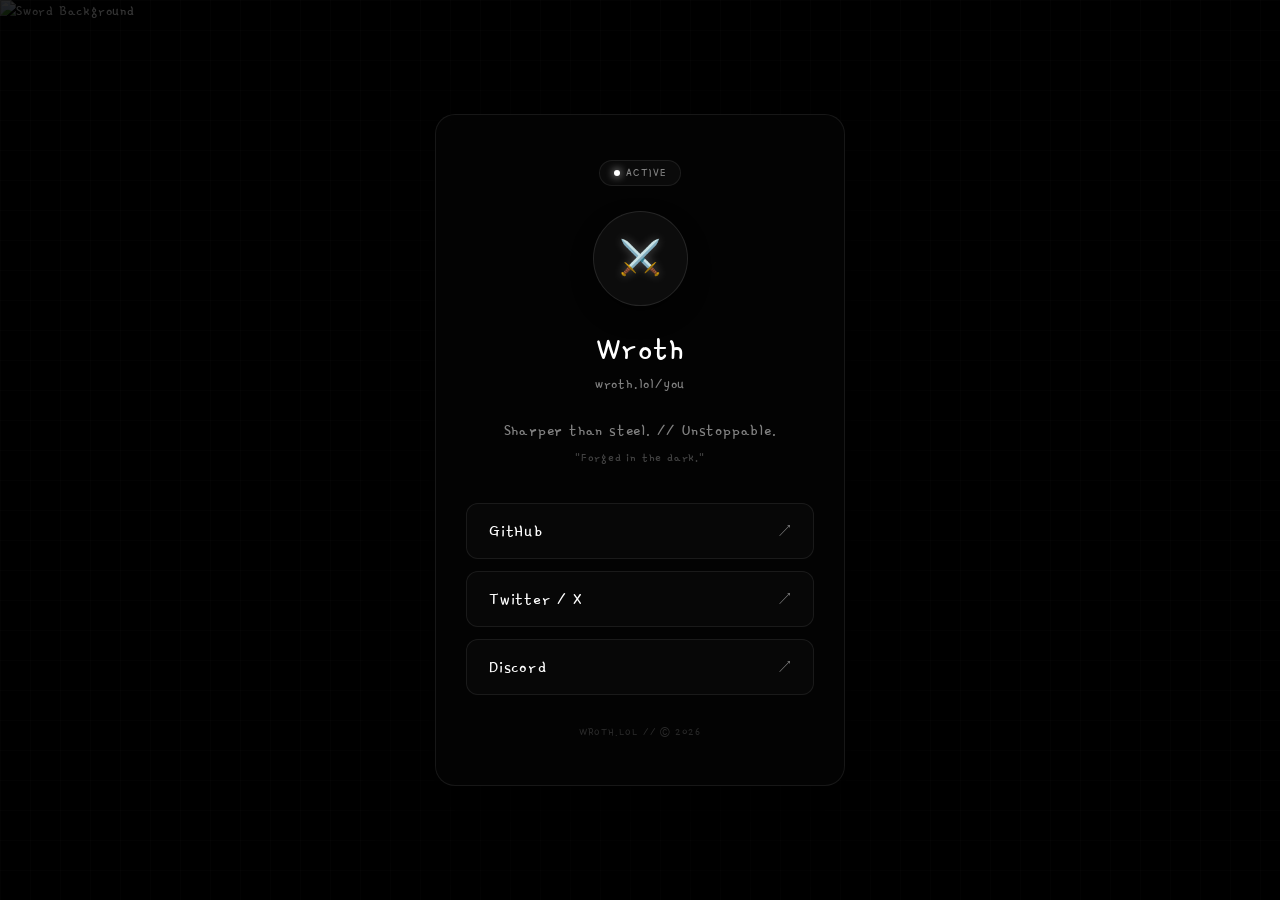
==== index.html @ 09e9ad58 "Rename res.html to index.html" ====
<!DOCTYPE html>
<html lang="en">
<head>
    <meta charset="UTF-8">
    <meta name="viewport" content="width=device-width, initial-scale=1.0">
    <title>wroth.lol</title>
    <link rel="preconnect" href="https://fonts.googleapis.com">
    <link rel="preconnect" href="https://fonts.gstatic.com" crossorigin>
    <link href="https://fonts.googleapis.com/css2?family=Gamja+Flower&display=swap" rel="stylesheet">
    <link href="res.css" rel="stylesheet">
</head>
<body>

    <div class="video-background">
        <img src="https://media.giphy.com/media/v1.Y2lkPTc5MGI3NjExMmswN3VwYm90bXp3Y3VwYm90bXp3Y3VwYm90bXp3Y3VwYm90bSZlcD12MV9pbnRlcm5hbF9naWZfYnlfaWQmY3Q9Zw/l0MYSPhERfzfSgitO/giphy.gif" alt="Sword Background">
    </div>

    <div class="overlay"></div>
    <div class="grid-overlay"></div>

    <div class="profile-container">
        
        <div class="verified-badge">
            <span class="pulse-dot"></span>
            ACTIVE
        </div>

        <div class="avatar-container">
            <div class="avatar-fallback">⚔️</div>
        </div>

        <h1 class="display-name">Wroth</h1>
        <p class="username">wroth.lol/you</p>

        <p class="bio-text">
            Sharper than steel. // Unstoppable. <br>
            <span>"Forged in the dark."</span>
        </p>

        <div class="links-matrix">
            <a href="https://github.com" target="_blank" class="matrix-link">
                <span class="link-label">GitHub</span>
                <span class="link-arrow">↗</span>
            </a>
            
            <a href="https://x.com" target="_blank" class="matrix-link">
                <span class="link-label">Twitter / X</span>
                <span class="link-arrow">↗</span>
            </a>
            
            <a href="https://discord.com" target="_blank" class="matrix-link">
                <span class="link-label">Discord</span>
                <span class="link-arrow">↗</span>
            </a>
        </div>

        <div class="footer-credit">
            wroth.lol // © 2026
        </div>
    </div>

</body>
</html>
---- res.css ----
/* Core Palette Configuration */
:root {
    --bg-color: #000000;
    --card-bg: rgba(5, 5, 5, 0.65); /* Highly transparent dark pane */
    --border-color: rgba(255, 255, 255, 0.08);
    --text-main: #ffffff;
    --text-muted: rgba(255, 255, 255, 0.5);
    --neon-accent: #ffffff;         /* Clean, sharp silver/white accent */
}

/* Global Document Reset */
* {
    box-sizing: border-box;
    margin: 0;
    padding: 0;
    font-family: 'Gamja Flower', cursive, sans-serif;
    letter-spacing: 0.8px;
}

body {
    background-color: var(--bg-color);
    color: var(--text-main);
    min-height: 100vh;
    display: flex;
    justify-content: center;
    align-items: center;
    padding: 20px;
    position: relative;
    overflow: hidden;
}

/* Fullscreen GIF Background Engine */
.video-background {
    position: absolute;
    top: 0;
    left: 0;
    width: 100%;
    height: 100%;
    z-index: 0;
    overflow: hidden;
}

.video-background img {
    width: 100%;
    height: 100%;
    object-fit: cover;
    pointer-events: none;
}

/* Vignette overlay to keep card highly readable */
.overlay {
    position: absolute;
    top: 0;
    left: 0;
    width: 100%;
    height: 100%;
    background: radial-gradient(circle, rgba(0,0,0,0.4) 0%, rgba(0,0,0,0.85) 100%);
    z-index: 1;
    pointer-events: none;
}

/* Cyber Matrix Grid Overlay */
.grid-overlay {
    position: absolute;
    top: 0;
    left: 0;
    width: 100%;
    height: 100%;
    background-image: 
        linear-gradient(rgba(255, 255, 255, 0.01) 1px, transparent 1px),
        linear-gradient(90deg, rgba(255, 255, 255, 0.01) 1px, transparent 1px);
    background-size: 30px 30px;
    z-index: 2;
    pointer-events: none;
}

/* Central Profile Card */
.profile-container {
    position: relative;
    z-index: 3;
    width: 100%;
    max-width: 410px;
    background: var(--card-bg);
    backdrop-filter: blur(25px);
    -webkit-backdrop-filter: blur(25px);
    border: 1px solid var(--border-color);
    border-radius: 20px;
    padding: 45px 30px;
    box-shadow: 0 30px 60px rgba(0, 0, 0, 0.8);
    text-align: center;
    transition: transform 0.4s cubic-bezier(0.16, 1, 0.3, 1), border-color 0.4s ease;
}

.profile-container:hover {
    transform: translateY(-4px);
    border-color: rgba(255, 255, 255, 0.2);
    box-shadow: 0 0 30px rgba(255, 255, 255, 0.05), 0 30px 60px rgba(0, 0, 0, 0.9);
}

/* Status Badge */
.verified-badge {
    display: inline-flex;
    align-items: center;
    gap: 6px;
    background: rgba(255, 255, 255, 0.03);
    border: 1px solid var(--border-color);
    padding: 4px 14px;
    border-radius: 30px;
    font-size: 13px;
    color: var(--text-muted);
    margin-bottom: 25px;
}

.pulse-dot {
    width: 6px;
    height: 6px;
    background-color: #ffffff;
    border-radius: 50%;
    box-shadow: 0 0 8px #ffffff;
}

/* Avatar Sphere */
.avatar-container {
    width: 95px;
    height: 95px;
    margin: 0 auto 20px auto;
    border-radius: 50%;
    background: rgba(15, 15, 15, 0.8);
    border: 1px solid rgba(255, 255, 255, 0.1);
    display: flex;
    justify-content: center;
    align-items: center;
    box-shadow: 0 10px 20px rgba(0,0,0,0.5);
}

.avatar-fallback {
    font-size: 34px;
    text-shadow: 0 0 10px rgba(255, 255, 255, 0.3);
}

/* Typography configuration */
.display-name {
    font-size: 36px;
    font-weight: normal;
    color: var(--text-main);
    margin-bottom: 2px;
}

.username {
    font-size: 16px;
    color: var(--text-muted);
    margin-bottom: 24px;
}

.bio-text {
    font-size: 18px;
    color: var(--text-muted);
    line-height: 1.4;
    margin-bottom: 35px;
}

.bio-text span {
    font-size: 14px;
    opacity: 0.5;
    display: block;
    margin-top: 5px;
}

/* Links Layout */
.links-matrix {
    display: flex;
    flex-direction: column;
    gap: 12px;
    width: 100%;
    margin-bottom: 30px;
}

.matrix-link {
    display: flex;
    justify-content: space-between;
    align-items: center;
    width: 100%;
    padding: 15px 22px;
    background: rgba(10, 10, 10, 0.7);
    border: 1px solid var(--border-color);
    border-radius: 12px;
    color: var(--text-main);
    text-decoration: none;
    font-size: 19px;
    transition: all 0.25s cubic-bezier(0.16, 1, 0.3, 1);
}

.matrix-link:hover {
    background: rgba(255, 255, 255, 0.03);
    border-color: var(--neon-accent);
    transform: scale(1.02);
    box-shadow: 0 0 15px rgba(255, 255, 255, 0.1);
}

.link-arrow {
    font-size: 14px;
    color: var(--text-muted);
    transition: transform 0.2s ease, color 0.2s ease;
}

.matrix-link:hover .link-arrow {
    transform: translate(2px, -2px);
    color: var(--neon-accent);
}

/* Footer Credit stamp */
.footer-credit {
    font-size: 12px;
    color: rgba(255, 255, 255, 0.15);
    text-transform: uppercase;
}
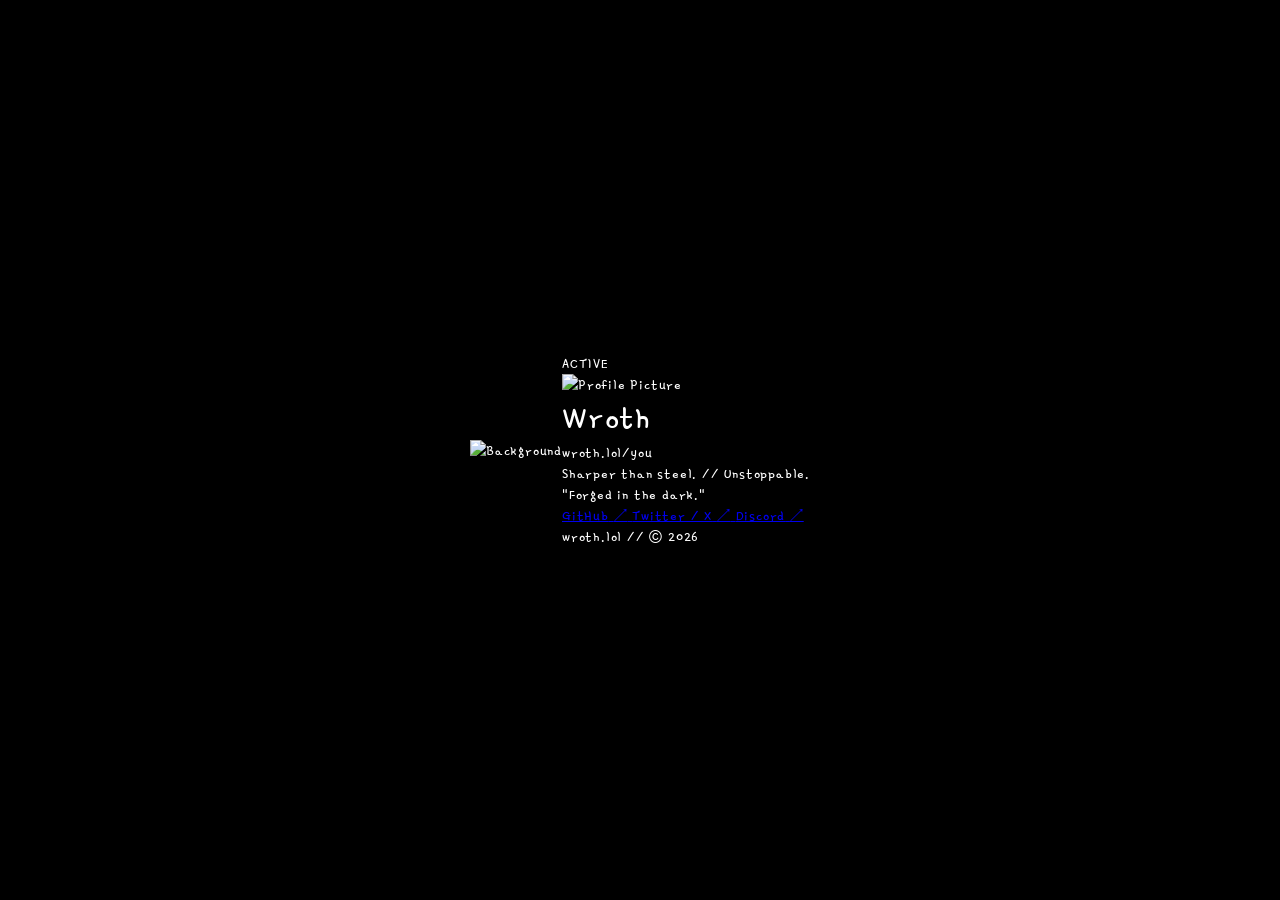
==== commit 73e11501: "Update index.html" ====
--- a/index.html
+++ b/index.html
@@ -7,54 +7,54 @@
     <link rel="preconnect" href="https://fonts.googleapis.com">
     <link rel="preconnect" href="https://fonts.gstatic.com" crossorigin>
     <link href="https://fonts.googleapis.com/css2?family=Gamja+Flower&display=swap" rel="stylesheet">
-    <link href="res.css" rel="stylesheet">
+    <link href="index.css" rel="stylesheet">
 </head>
 <body>
 
-    <div class="video-background">
-        <img src="https://media.giphy.com/media/v1.Y2lkPTc5MGI3NjExMmswN3VwYm90bXp3Y3VwYm90bXp3Y3VwYm90bXp3Y3VwYm90bSZlcD12MV9pbnRlcm5hbF9naWZfYnlfaWQmY3Q9Zw/l0MYSPhERfzfSgitO/giphy.gif" alt="Sword Background">
+    <div class="bg-media-container">
+        <img src="https://media.giphy.com/media/l0MYSPhERfzfSgitO/giphy.gif" alt="Background" class="bg-media">
     </div>
 
-    <div class="overlay"></div>
-    <div class="grid-overlay"></div>
+    <div class="vignette-overlay"></div>
+    <div class="matrix-grid"></div>
 
-    <div class="profile-container">
+    <div class="profile-card">
         
-        <div class="verified-badge">
-            <span class="pulse-dot"></span>
+        <div class="status-badge">
+            <span class="pulse-indicator"></span>
             ACTIVE
         </div>
 
-        <div class="avatar-container">
-            <div class="avatar-fallback">⚔️</div>
+        <div class="pfp-frame">
+            <img src="pfp.png" alt="Profile Picture" class="pfp-img">
         </div>
 
         <h1 class="display-name">Wroth</h1>
-        <p class="username">wroth.lol/you</p>
+        <p class="sub-handle">wroth.lol/you</p>
 
-        <p class="bio-text">
+        <p class="bio-description">
             Sharper than steel. // Unstoppable. <br>
             <span>"Forged in the dark."</span>
         </p>
 
-        <div class="links-matrix">
-            <a href="https://github.com" target="_blank" class="matrix-link">
-                <span class="link-label">GitHub</span>
-                <span class="link-arrow">↗</span>
+        <div class="links-grid">
+            <a href="https://github.com" target="_blank" class="bio-link">
+                <span class="link-title">GitHub</span>
+                <span class="link-icon">↗</span>
             </a>
             
-            <a href="https://x.com" target="_blank" class="matrix-link">
-                <span class="link-label">Twitter / X</span>
-                <span class="link-arrow">↗</span>
+            <a href="https://x.com" target="_blank" class="bio-link">
+                <span class="link-title">Twitter / X</span>
+                <span class="link-icon">↗</span>
             </a>
             
-            <a href="https://discord.com" target="_blank" class="matrix-link">
-                <span class="link-label">Discord</span>
-                <span class="link-arrow">↗</span>
+            <a href="https://discord.com" target="_blank" class="bio-link">
+                <span class="link-title">Discord</span>
+                <span class="link-icon">↗</span>
             </a>
         </div>
 
-        <div class="footer-credit">
+        <div class="card-footer">
             wroth.lol // © 2026
         </div>
     </div>
--- a/index.css
+++ b/index.css
@@ -0,0 +1,216 @@
+/* Core Palette Configuration */
+:root {
+    --bg-color: #000000;
+    --card-bg: rgba(5, 5, 5, 0.65); /* Highly transparent dark pane */
+    --border-color: rgba(255, 255, 255, 0.08);
+    --text-main: #ffffff;
+    --text-muted: rgba(255, 255, 255, 0.5);
+    --neon-accent: #ffffff;         /* Clean, sharp silver/white accent */
+}
+
+/* Global Document Reset */
+* {
+    box-sizing: border-box;
+    margin: 0;
+    padding: 0;
+    font-family: 'Gamja Flower', cursive, sans-serif;
+    letter-spacing: 0.8px;
+}
+
+body {
+    background-color: var(--bg-color);
+    color: var(--text-main);
+    min-height: 100vh;
+    display: flex;
+    justify-content: center;
+    align-items: center;
+    padding: 20px;
+    position: relative;
+    overflow: hidden;
+}
+
+/* Fullscreen GIF Background Engine */
+.video-background {
+    position: absolute;
+    top: 0;
+    left: 0;
+    width: 100%;
+    height: 100%;
+    z-index: 0;
+    overflow: hidden;
+}
+
+.video-background img {
+    width: 100%;
+    height: 100%;
+    object-fit: cover;
+    pointer-events: none;
+}
+
+/* Vignette overlay to keep card highly readable */
+.overlay {
+    position: absolute;
+    top: 0;
+    left: 0;
+    width: 100%;
+    height: 100%;
+    background: radial-gradient(circle, rgba(0,0,0,0.4) 0%, rgba(0,0,0,0.85) 100%);
+    z-index: 1;
+    pointer-events: none;
+}
+
+/* Cyber Matrix Grid Overlay */
+.grid-overlay {
+    position: absolute;
+    top: 0;
+    left: 0;
+    width: 100%;
+    height: 100%;
+    background-image: 
+        linear-gradient(rgba(255, 255, 255, 0.01) 1px, transparent 1px),
+        linear-gradient(90deg, rgba(255, 255, 255, 0.01) 1px, transparent 1px);
+    background-size: 30px 30px;
+    z-index: 2;
+    pointer-events: none;
+}
+
+/* Central Profile Card */
+.profile-container {
+    position: relative;
+    z-index: 3;
+    width: 100%;
+    max-width: 410px;
+    background: var(--card-bg);
+    backdrop-filter: blur(25px);
+    -webkit-backdrop-filter: blur(25px);
+    border: 1px solid var(--border-color);
+    border-radius: 20px;
+    padding: 45px 30px;
+    box-shadow: 0 30px 60px rgba(0, 0, 0, 0.8);
+    text-align: center;
+    transition: transform 0.4s cubic-bezier(0.16, 1, 0.3, 1), border-color 0.4s ease;
+}
+
+.profile-container:hover {
+    transform: translateY(-4px);
+    border-color: rgba(255, 255, 255, 0.2);
+    box-shadow: 0 0 30px rgba(255, 255, 255, 0.05), 0 30px 60px rgba(0, 0, 0, 0.9);
+}
+
+/* Status Badge */
+.verified-badge {
+    display: inline-flex;
+    align-items: center;
+    gap: 6px;
+    background: rgba(255, 255, 255, 0.03);
+    border: 1px solid var(--border-color);
+    padding: 4px 14px;
+    border-radius: 30px;
+    font-size: 13px;
+    color: var(--text-muted);
+    margin-bottom: 25px;
+}
+
+.pulse-dot {
+    width: 6px;
+    height: 6px;
+    background-color: #ffffff;
+    border-radius: 50%;
+    box-shadow: 0 0 8px #ffffff;
+}
+
+/* Avatar Sphere */
+.avatar-container {
+    width: 95px;
+    height: 95px;
+    margin: 0 auto 20px auto;
+    border-radius: 50%;
+    background: rgba(15, 15, 15, 0.8);
+    border: 1px solid rgba(255, 255, 255, 0.1);
+    display: flex;
+    justify-content: center;
+    align-items: center;
+    box-shadow: 0 10px 20px rgba(0,0,0,0.5);
+}
+
+.avatar-fallback {
+    font-size: 34px;
+    text-shadow: 0 0 10px rgba(255, 255, 255, 0.3);
+}
+
+/* Typography configuration */
+.display-name {
+    font-size: 36px;
+    font-weight: normal;
+    color: var(--text-main);
+    margin-bottom: 2px;
+}
+
+.username {
+    font-size: 16px;
+    color: var(--text-muted);
+    margin-bottom: 24px;
+}
+
+.bio-text {
+    font-size: 18px;
+    color: var(--text-muted);
+    line-height: 1.4;
+    margin-bottom: 35px;
+}
+
+.bio-text span {
+    font-size: 14px;
+    opacity: 0.5;
+    display: block;
+    margin-top: 5px;
+}
+
+/* Links Layout */
+.links-matrix {
+    display: flex;
+    flex-direction: column;
+    gap: 12px;
+    width: 100%;
+    margin-bottom: 30px;
+}
+
+.matrix-link {
+    display: flex;
+    justify-content: space-between;
+    align-items: center;
+    width: 100%;
+    padding: 15px 22px;
+    background: rgba(10, 10, 10, 0.7);
+    border: 1px solid var(--border-color);
+    border-radius: 12px;
+    color: var(--text-main);
+    text-decoration: none;
+    font-size: 19px;
+    transition: all 0.25s cubic-bezier(0.16, 1, 0.3, 1);
+}
+
+.matrix-link:hover {
+    background: rgba(255, 255, 255, 0.03);
+    border-color: var(--neon-accent);
+    transform: scale(1.02);
+    box-shadow: 0 0 15px rgba(255, 255, 255, 0.1);
+}
+
+.link-arrow {
+    font-size: 14px;
+    color: var(--text-muted);
+    transition: transform 0.2s ease, color 0.2s ease;
+}
+
+.matrix-link:hover .link-arrow {
+    transform: translate(2px, -2px);
+    color: var(--neon-accent);
+}
+
+/* Footer Credit stamp */
+.footer-credit {
+    font-size: 12px;
+    color: rgba(255, 255, 255, 0.15);
+    text-transform: uppercase;
+}
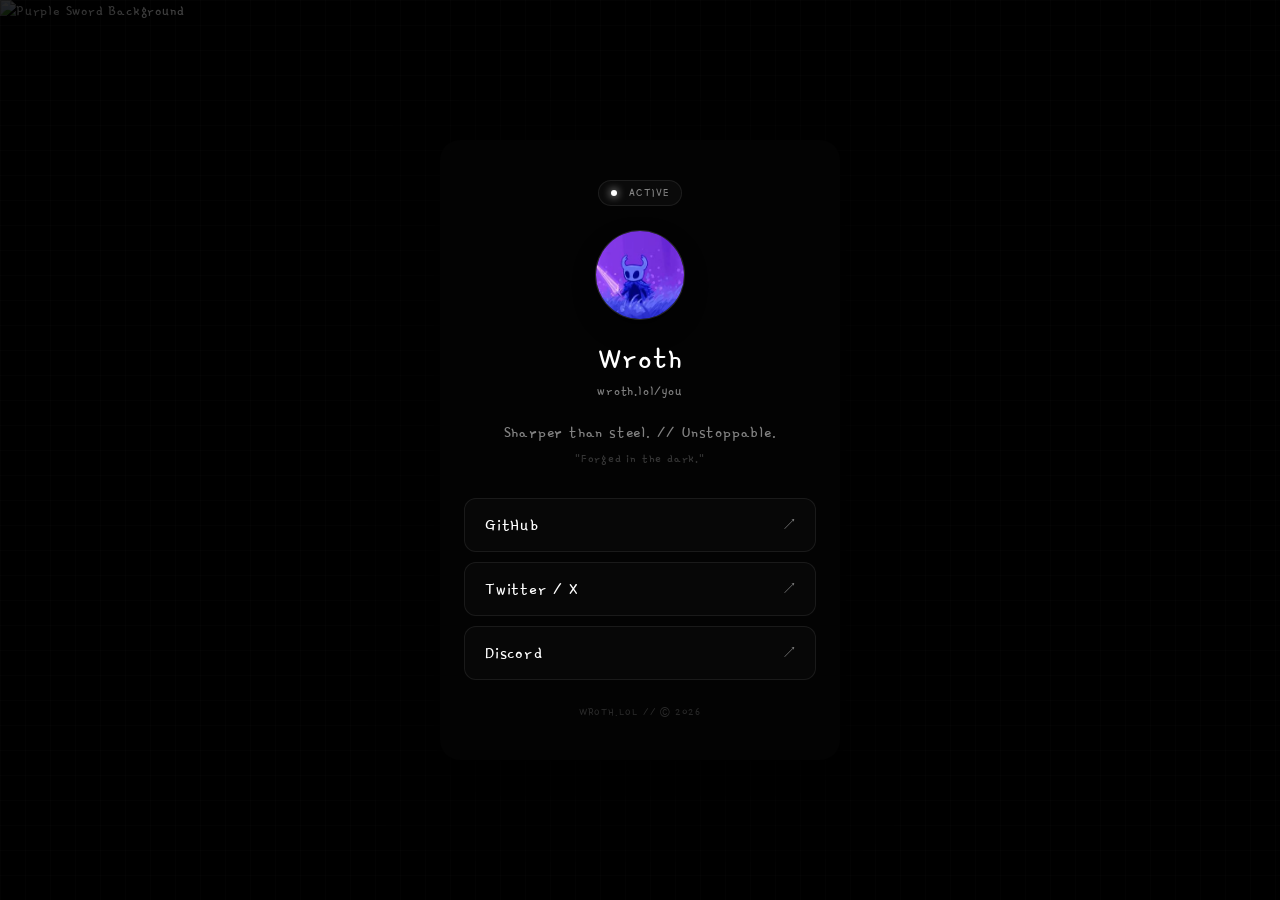
==== commit 1fe8d5a3: "Update index.html" ====
--- a/index.html
+++ b/index.html
@@ -12,21 +12,23 @@
 <body>
 
     <div class="bg-media-container">
-        <img src="https://media.giphy.com/media/l0MYSPhERfzfSgitO/giphy.gif" alt="Background" class="bg-media">
+        <img src="" alt="Purple Sword Background" class="bg-media">
     </div>
 
     <div class="vignette-overlay"></div>
+    <div class="scanlines"></div>
     <div class="matrix-grid"></div>
 
     <div class="profile-card">
         
         <div class="status-badge">
             <span class="pulse-indicator"></span>
+            <span class="pulse-ripple"></span>
             ACTIVE
         </div>
 
         <div class="pfp-frame">
-            <img src="pfp.png" alt="Profile Picture" class="pfp-img">
+            <img src="logo.png" alt="Wroth Profile Picture" class="pfp-img">
         </div>
 
         <h1 class="display-name">Wroth</h1>
--- a/index.css
+++ b/index.css
@@ -1,14 +1,14 @@
-/* Core Palette Configuration */
+/* Design Variables */
 :root {
-    --bg-color: #000000;
-    --card-bg: rgba(5, 5, 5, 0.65); /* Highly transparent dark pane */
-    --border-color: rgba(255, 255, 255, 0.08);
-    --text-main: #ffffff;
-    --text-muted: rgba(255, 255, 255, 0.5);
-    --neon-accent: #ffffff;         /* Clean, sharp silver/white accent */
-}
-
-/* Global Document Reset */
+    --bg-dark: #000000;
+    --card-surface: rgba(5, 5, 5, 0.65);
+    --border-glow: rgba(255, 255, 255, 0.08);
+    --text-pure: #ffffff;
+    --text-darker: rgba(255, 255, 255, 0.5);
+    --neon-highlight: #ffffff;
+}
+
+/* Master Reset */
 * {
     box-sizing: border-box;
     margin: 0;
@@ -18,198 +18,199 @@
 }
 
 body {
-    background-color: var(--bg-color);
-    color: var(--text-main);
+    background-color: var(--bg-dark);
+    color: var(--text-pure);
     min-height: 100vh;
     display: flex;
     justify-content: center;
     align-items: center;
-    padding: 20px;
+    padding: 24px;
     position: relative;
-    overflow: hidden;
-}
-
-/* Fullscreen GIF Background Engine */
-.video-background {
-    position: absolute;
+    overflow-x: hidden;
+}
+
+/* Fullscreen Background Fix: Spans completely behind everything */
+.bg-media-container {
+    position: fixed;
     top: 0;
     left: 0;
-    width: 100%;
-    height: 100%;
-    z-index: 0;
+    width: 100vw;
+    height: 100vh;
+    z-index: -3;
     overflow: hidden;
 }
 
-.video-background img {
+.bg-media {
     width: 100%;
     height: 100%;
     object-fit: cover;
+    object-position: center;
     pointer-events: none;
 }
 
-/* Vignette overlay to keep card highly readable */
-.overlay {
-    position: absolute;
+/* Vignette Shadow Overlay: Darkens edges to isolate center content text */
+.vignette-overlay {
+    position: fixed;
     top: 0;
     left: 0;
-    width: 100%;
-    height: 100%;
-    background: radial-gradient(circle, rgba(0,0,0,0.4) 0%, rgba(0,0,0,0.85) 100%);
-    z-index: 1;
+    width: 100vw;
+    height: 100vh;
+    background: radial-gradient(circle, rgba(0,0,0,0.3) 0%, rgba(0,0,0,0.85) 100%);
+    z-index: -2;
     pointer-events: none;
 }
 
-/* Cyber Matrix Grid Overlay */
-.grid-overlay {
-    position: absolute;
+/* Precision Tech Grid Accent Overlay */
+.matrix-grid {
+    position: fixed;
     top: 0;
     left: 0;
-    width: 100%;
-    height: 100%;
+    width: 100vw;
+    height: 100vh;
     background-image: 
         linear-gradient(rgba(255, 255, 255, 0.01) 1px, transparent 1px),
         linear-gradient(90deg, rgba(255, 255, 255, 0.01) 1px, transparent 1px);
-    background-size: 30px 30px;
-    z-index: 2;
+    background-size: 25px 25px;
+    z-index: -1;
     pointer-events: none;
 }
 
-/* Central Profile Card */
-.profile-container {
-    position: relative;
-    z-index: 3;
-    width: 100%;
-    max-width: 410px;
-    background: var(--card-bg);
-    backdrop-filter: blur(25px);
-    -webkit-backdrop-filter: blur(25px);
+/* Premium Profile Container Base Card */
+.profile-card {
+    width: 100%;
+    max-width: 400px;
+    background: var(--card-surface);
+    backdrop-filter: blur(20px);
+    -webkit-backdrop-filter: blur(20px);
     border: 1px solid var(--border-color);
     border-radius: 20px;
-    padding: 45px 30px;
+    padding: 40px 24px;
     box-shadow: 0 30px 60px rgba(0, 0, 0, 0.8);
     text-align: center;
-    transition: transform 0.4s cubic-bezier(0.16, 1, 0.3, 1), border-color 0.4s ease;
-}
-
-.profile-container:hover {
+    transition: transform 0.4s cubic-bezier(0.16, 1, 0.3, 1), border-color 0.4s ease, box-shadow 0.4s ease;
+}
+
+.profile-card:hover {
     transform: translateY(-4px);
-    border-color: rgba(255, 255, 255, 0.2);
-    box-shadow: 0 0 30px rgba(255, 255, 255, 0.05), 0 30px 60px rgba(0, 0, 0, 0.9);
-}
-
-/* Status Badge */
-.verified-badge {
+    border-color: rgba(255, 255, 255, 0.18);
+    box-shadow: 0 0 30px rgba(255, 255, 255, 0.03), 0 30px 60px rgba(0, 0, 0, 0.9);
+}
+
+/* Upper Status Info Badge */
+.status-badge {
     display: inline-flex;
     align-items: center;
     gap: 6px;
     background: rgba(255, 255, 255, 0.03);
-    border: 1px solid var(--border-color);
-    padding: 4px 14px;
-    border-radius: 30px;
+    border: 1px solid var(--border-glow);
+    padding: 4px 12px;
+    border-radius: 20px;
     font-size: 13px;
-    color: var(--text-muted);
-    margin-bottom: 25px;
-}
-
-.pulse-dot {
+    color: var(--text-darker);
+    margin-bottom: 24px;
+}
+
+.pulse-indicator {
     width: 6px;
     height: 6px;
-    background-color: #ffffff;
+    background-color: var(--neon-highlight);
     border-radius: 50%;
-    box-shadow: 0 0 8px #ffffff;
-}
-
-/* Avatar Sphere */
-.avatar-container {
-    width: 95px;
-    height: 95px;
-    margin: 0 auto 20px auto;
+    box-shadow: 0 0 8px var(--neon-highlight);
+}
+
+/* Profile Picture Circle Frame Layout Fix */
+.pfp-frame {
+    width: 90px;
+    height: 90px;
+    margin: 0 auto 16px auto;
     border-radius: 50%;
-    background: rgba(15, 15, 15, 0.8);
-    border: 1px solid rgba(255, 255, 255, 0.1);
+    background: rgba(10, 10, 10, 0.9);
+    border: 1px solid rgba(255, 255, 255, 0.12);
     display: flex;
     justify-content: center;
     align-items: center;
+    overflow: hidden;
     box-shadow: 0 10px 20px rgba(0,0,0,0.5);
 }
 
-.avatar-fallback {
+.pfp-img {
+    width: 100%;
+    height: 100%;
+    object-fit: cover;
+}
+
+/* Primary Text Styling Configurations */
+.display-name {
     font-size: 34px;
-    text-shadow: 0 0 10px rgba(255, 255, 255, 0.3);
-}
-
-/* Typography configuration */
-.display-name {
-    font-size: 36px;
     font-weight: normal;
-    color: var(--text-main);
+    color: var(--text-pure);
     margin-bottom: 2px;
 }
 
-.username {
-    font-size: 16px;
-    color: var(--text-muted);
-    margin-bottom: 24px;
-}
-
-.bio-text {
+.sub-handle {
+    font-size: 15px;
+    color: var(--text-darker);
+    margin-bottom: 20px;
+}
+
+.bio-description {
     font-size: 18px;
-    color: var(--text-muted);
+    color: var(--text-darker);
     line-height: 1.4;
-    margin-bottom: 35px;
-}
-
-.bio-text span {
+    margin-bottom: 30px;
+}
+
+.bio-description span {
     font-size: 14px;
-    opacity: 0.5;
+    opacity: 0.4;
     display: block;
-    margin-top: 5px;
-}
-
-/* Links Layout */
-.links-matrix {
+    margin-top: 4px;
+}
+
+/* Hyperlinks Layout Assembly List */
+.links-grid {
     display: flex;
     flex-direction: column;
-    gap: 12px;
-    width: 100%;
-    margin-bottom: 30px;
-}
-
-.matrix-link {
+    gap: 10px;
+    width: 100%;
+    margin-bottom: 25px;
+}
+
+.bio-link {
     display: flex;
     justify-content: space-between;
     align-items: center;
     width: 100%;
-    padding: 15px 22px;
-    background: rgba(10, 10, 10, 0.7);
-    border: 1px solid var(--border-color);
+    padding: 14px 20px;
+    background: rgba(10, 10, 10, 0.75);
+    border: 1px solid var(--border-glow);
     border-radius: 12px;
-    color: var(--text-main);
+    color: var(--text-pure);
     text-decoration: none;
     font-size: 19px;
     transition: all 0.25s cubic-bezier(0.16, 1, 0.3, 1);
 }
 
-.matrix-link:hover {
-    background: rgba(255, 255, 255, 0.03);
-    border-color: var(--neon-accent);
-    transform: scale(1.02);
-    box-shadow: 0 0 15px rgba(255, 255, 255, 0.1);
-}
-
-.link-arrow {
-    font-size: 14px;
-    color: var(--text-muted);
+.bio-link:hover {
+    background: rgba(20, 20, 20, 0.9);
+    border-color: var(--neon-highlight);
+    transform: scale(1.015);
+    box-shadow: 0 0 15px rgba(255, 255, 255, 0.08);
+}
+
+.link-icon {
+    font-size: 13px;
+    color: var(--text-darker);
     transition: transform 0.2s ease, color 0.2s ease;
 }
 
-.matrix-link:hover .link-arrow {
+.bio-link:hover .link-icon {
     transform: translate(2px, -2px);
-    color: var(--neon-accent);
-}
-
-/* Footer Credit stamp */
-.footer-credit {
+    color: var(--neon-highlight);
+}
+
+/* Card Branding Note Stamp */
+.card-footer {
     font-size: 12px;
     color: rgba(255, 255, 255, 0.15);
     text-transform: uppercase;
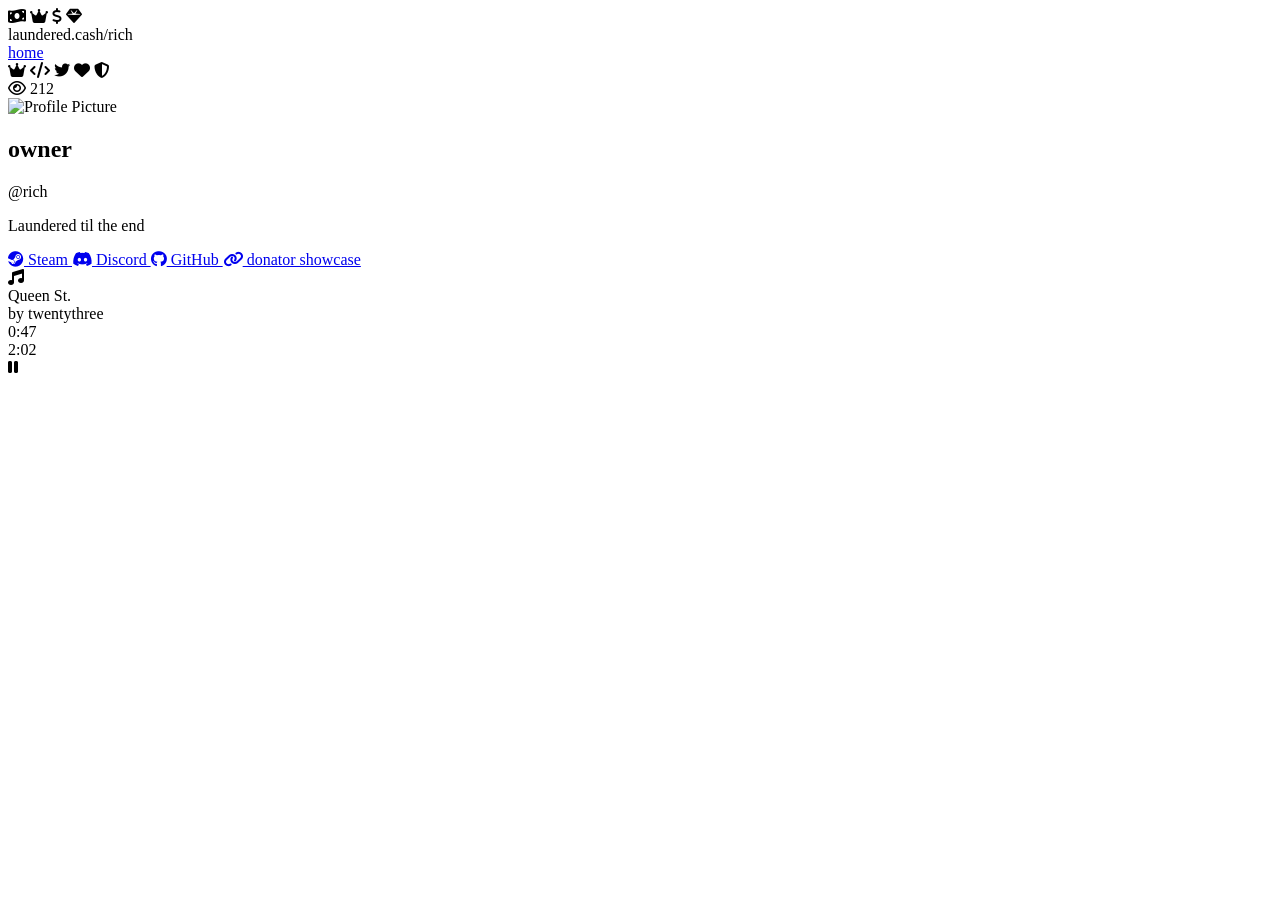
==== commit 6178dad5: "Update index.html" ====
--- a/index.html
+++ b/index.html
@@ -3,63 +3,89 @@
 <head>
     <meta charset="UTF-8">
     <meta name="viewport" content="width=device-width, initial-scale=1.0">
-    <title>wroth.lol</title>
+    <title>Bio Link Profile</title>
+    <link rel="stylesheet" href="https://cdnjs.cloudflare.com/ajax/libs/font-awesome/6.4.0/css/all.min.css">
     <link rel="preconnect" href="https://fonts.googleapis.com">
     <link rel="preconnect" href="https://fonts.gstatic.com" crossorigin>
-    <link href="https://fonts.googleapis.com/css2?family=Gamja+Flower&display=swap" rel="stylesheet">
-    <link href="index.css" rel="stylesheet">
+    <link href="https://fonts.googleapis.com/css2?family=Inter:wght@300;400;600&family=Share+Tech+Mono&display=swap" rel="stylesheet">
+    <link rel="stylesheet" href="style.css">
 </head>
 <body>
 
-    <div class="bg-media-container">
-        <img src="" alt="Purple Sword Background" class="bg-media">
+    <div class="particles">
+        <i class="fa-solid fa-money-bill-wave particle p1"></i>
+        <i class="fa-solid fa-crown particle p2"></i>
+        <i class="fa-solid fa-dollar-sign particle p3"></i>
+        <i class="fa-solid fa-gem particle p4"></i>
     </div>
 
-    <div class="vignette-overlay"></div>
-    <div class="scanlines"></div>
-    <div class="matrix-grid"></div>
+    <header class="nav-bar">
+        <div class="brand">laundered.cash/rich</div>
+        <a href="#" class="home-btn">home</a>
+    </header>
 
-    <div class="profile-card">
+    <main class="container">
         
-        <div class="status-badge">
-            <span class="pulse-indicator"></span>
-            <span class="pulse-ripple"></span>
-            ACTIVE
-        </div>
+        <section class="profile-card">
+            
+            <div class="badge-row">
+                <i class="fa-solid fa-crown" title="Premium"></i>
+                <i class="fa-solid fa-code" title="Developer"></i>
+                <i class="fa-brands fa-twitter" title="Twitter"></i>
+                <i class="fa-solid fa-heart" title="Supporter"></i>
+                <i class="fa-solid fa-shield-halved" title="Verified"></i>
+                <div class="view-count">
+                    <i class="fa-regular fa-eye"></i> 212
+                </div>
+            </div>
 
-        <div class="pfp-frame">
-            <img src="logo.png" alt="Wroth Profile Picture" class="pfp-img">
-        </div>
+            <div class="avatar-container">
+                <img src="https://images.unsplash.com/photo-1618005182384-a83a8bd57fbe?q=80&w=150&h=150&fit=crop" alt="Profile Picture" class="avatar">
+                <span class="status-dot"></span>
+            </div>
 
-        <h1 class="display-name">Wroth</h1>
-        <p class="sub-handle">wroth.lol/you</p>
+            <h1 class="username">owner</h1>
+            <p class="subtext">@rich</p>
+            <p class="status-quote">Laundered til the end</p>
 
-        <p class="bio-description">
-            Sharper than steel. // Unstoppable. <br>
-            <span>"Forged in the dark."</span>
-        </p>
+            <nav class="links-wrapper">
+                <a href="https://steamcommunity.com" target="_blank" class="link-item">
+                    <i class="fa-brands fa-steam"></i> Steam
+                </a>
+                <a href="https://discord.com" target="_blank" class="link-item">
+                    <i class="fa-brands fa-discord"></i> Discord
+                </a>
+                <a href="https://github.com" target="_blank" class="link-item">
+                    <i class="fa-brands fa-github"></i> GitHub
+                </a>
+                <a href="#" class="link-item">
+                    <i class="fa-solid fa-link"></i> donator showcase
+                </a>
+            </nav>
+            
+        </section>
 
-        <div class="links-grid">
-            <a href="https://github.com" target="_blank" class="bio-link">
-                <span class="link-title">GitHub</span>
-                <span class="link-icon">↗</span>
-            </a>
-            
-            <a href="https://x.com" target="_blank" class="bio-link">
-                <span class="link-title">Twitter / X</span>
-                <span class="link-icon">↗</span>
-            </a>
-            
-            <a href="https://discord.com" target="_blank" class="bio-link">
-                <span class="link-title">Discord</span>
-                <span class="link-icon">↗</span>
-            </a>
-        </div>
+        <footer class="audio-player">
+            <div class="track-art">
+                <i class="fa-solid fa-music"></i>
+            </div>
+            <div class="track-info">
+                <div class="track-name">Queen St.</div>
+                <div class="track-artist">by twentythree</div>
+                <div class="progress-container">
+                    <span class="time-stamp">0:47</span>
+                    <div class="progress-bar">
+                        <div class="progress-current"></div>
+                    </div>
+                    <span class="time-stamp">2:02</span>
+                </div>
+            </div>
+            <div class="controls">
+                <i class="fa-solid fa-pause"></i>
+            </div>
+        </footer>
 
-        <div class="card-footer">
-            wroth.lol // © 2026
-        </div>
-    </div>
+    </main>
 
 </body>
 </html>
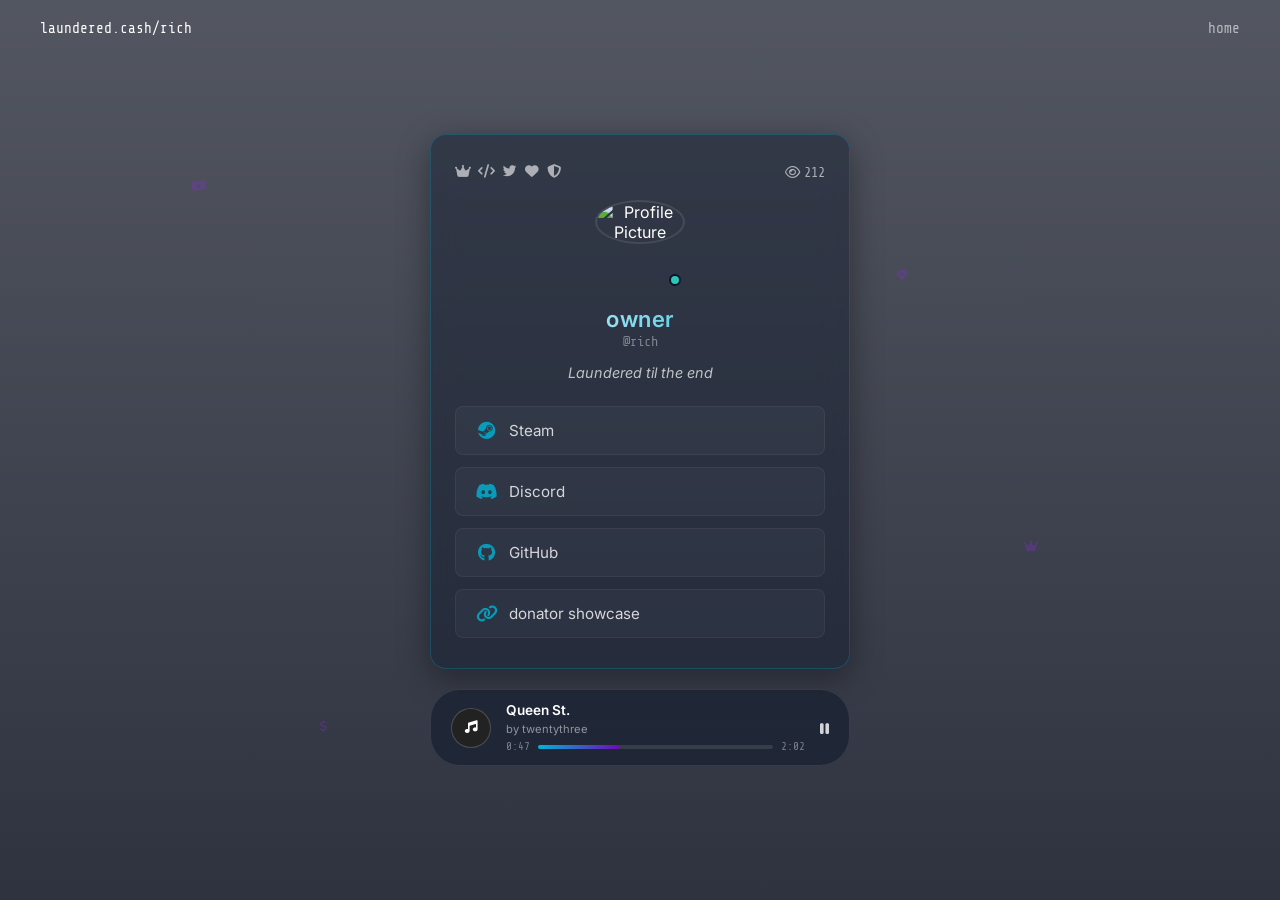
==== commit 287cabee: "Update index.html" ====
--- a/index.html
+++ b/index.html
@@ -8,7 +8,7 @@
     <link rel="preconnect" href="https://fonts.googleapis.com">
     <link rel="preconnect" href="https://fonts.gstatic.com" crossorigin>
     <link href="https://fonts.googleapis.com/css2?family=Inter:wght@300;400;600&family=Share+Tech+Mono&display=swap" rel="stylesheet">
-    <link rel="stylesheet" href="style.css">
+    <link rel="stylesheet" href="index.css">
 </head>
 <body>
 
--- a/index.css
+++ b/index.css
@@ -0,0 +1,295 @@
+/* --- Global Resets & Setup --- */
+* {
+    margin: 0;
+    padding: 0;
+    box-sizing: border-box;
+}
+
+body {
+    font-family: 'Inter', sans-serif;
+    background: linear-gradient(rgba(10, 15, 30, 0.7), rgba(10, 15, 30, 0.85)), 
+                url('https://images.unsplash.com/photo-1515621061946-eff1c2a352bd?q=80&w=1920') no-repeat center center/cover;
+    min-height: 100vh;
+    display: flex;
+    flex-direction: column;
+    align-items: center;
+    justify-content: center;
+    overflow-x: hidden;
+    color: #ffffff;
+    padding: 40px 20px;
+}
+
+/* --- Background Particle Elements --- */
+.particles {
+    position: absolute;
+    top: 0; 
+    left: 0; 
+    width: 100%; 
+    height: 100%;
+    overflow: hidden;
+    z-index: 0;
+    pointer-events: none;
+}
+
+.particle {
+    position: absolute;
+    color: rgba(138, 43, 226, 0.3);
+    font-size: 12px;
+    animation: floatUp 8s infinite linear;
+}
+
+/* Hardcoded coordinates for the demo floating nodes */
+.p1 { top: 20%; left: 15%; animation-delay: 0s; }
+.p2 { top: 60%; left: 80%; animation-delay: 2s; }
+.p3 { top: 80%; left: 25%; animation-delay: 4s; }
+.p4 { top: 30%; left: 70%; animation-delay: 6s; }
+
+@keyframes floatUp {
+    0% { transform: translateY(0) rotate(0deg); opacity: 0; }
+    50% { opacity: 0.5; }
+    100% { transform: translateY(-100px) rotate(360deg); opacity: 0; }
+}
+
+/* --- Global Layout Navigation Header --- */
+.nav-bar {
+    position: absolute;
+    top: 0;
+    width: 100%;
+    padding: 20px 40px;
+    display: flex;
+    justify-content: space-between;
+    font-family: 'Share Tech Mono', monospace;
+    font-size: 0.9rem;
+    z-index: 10;
+}
+
+.nav-bar a {
+    color: rgba(255, 255, 255, 0.6);
+    text-decoration: none;
+    transition: color 0.3s;
+}
+
+.nav-bar a:hover {
+    color: #ffffff;
+}
+
+/* --- Container Block Configuration --- */
+.container {
+    position: relative;
+    z-index: 1;
+    display: flex;
+    flex-direction: column;
+    align-items: center;
+    gap: 20px;
+    width: 100%;
+    max-width: 420px;
+}
+
+/* --- Glassmorphic Profile Component --- */
+.profile-card {
+    width: 100%;
+    background: rgba(10, 20, 40, 0.4);
+    backdrop-filter: blur(12px);
+    -webkit-backdrop-filter: blur(12px);
+    border: 1px solid rgba(0, 180, 216, 0.25);
+    border-radius: 16px;
+    padding: 30px 24px;
+    text-align: center;
+    box-shadow: 0 8px 32px 0 rgba(0, 0, 0, 0.37);
+}
+
+/* Badge Layout Formatting */
+.badge-row {
+    display: flex;
+    justify-content: center;
+    gap: 8px;
+    margin-bottom: 20px;
+    font-size: 0.85rem;
+    color: rgba(255, 255, 255, 0.6);
+}
+
+.badge-row i {
+    cursor: pointer;
+    transition: transform 0.2s, color 0.2s;
+}
+
+.badge-row i:hover {
+    transform: scale(1.2);
+    color: #00b4d8;
+}
+
+.view-count {
+    margin-left: auto;
+    font-family: 'Share Tech Mono', monospace;
+    display: flex;
+    align-items: center;
+    gap: 4px;
+}
+
+/* Avatar Presentation Design */
+.avatar-container {
+    position: relative;
+    width: 90px;
+    height: 90px;
+    margin: 0 auto 15px;
+}
+
+.avatar {
+    width: 100%;
+    height: 100%;
+    border-radius: 50%;
+    object-fit: cover;
+    border: 2px solid rgba(255, 255, 255, 0.1);
+}
+
+.status-dot {
+    position: absolute;
+    bottom: 4px;
+    right: 4px;
+    width: 12px;
+    height: 12px;
+    background-color: #2ec4b6;
+    border-radius: 50%;
+    border: 2px solid #0a1428;
+}
+
+/* User Identity Data Callouts */
+.username {
+    font-size: 1.4rem;
+    font-weight: 600;
+    letter-spacing: 0.5px;
+    background: linear-gradient(90deg, #ffffff, #00b4d8);
+    -webkit-background-clip: text;
+    -webkit-text-fill-color: transparent;
+}
+
+.subtext {
+    font-family: 'Share Tech Mono', monospace;
+    font-size: 0.85rem;
+    color: rgba(255, 255, 255, 0.4);
+    margin-top: 2px;
+}
+
+.status-quote {
+    font-size: 0.9rem;
+    color: rgba(255, 255, 255, 0.7);
+    margin: 15px 0 25px;
+    font-style: italic;
+}
+
+/* Content Links Component Structure */
+.links-wrapper {
+    display: flex;
+    flex-direction: column;
+    gap: 12px;
+}
+
+.link-item {
+    display: flex;
+    align-items: center;
+    padding: 14px 18px;
+    background: rgba(255, 255, 255, 0.03);
+    border: 1px solid rgba(255, 255, 255, 0.05);
+    border-radius: 8px;
+    color: rgba(255, 255, 255, 0.8);
+    text-decoration: none;
+    font-size: 0.95rem;
+    transition: all 0.25s ease;
+}
+
+.link-item i {
+    width: 25px;
+    font-size: 1.1rem;
+    color: rgba(0, 180, 216, 0.8);
+    margin-right: 10px;
+}
+
+.link-item:hover {
+    background: rgba(0, 180, 216, 0.1);
+    border-color: rgba(0, 180, 216, 0.4);
+    color: #ffffff;
+    transform: translateX(4px);
+}
+
+/* --- Inline System Audio Track Deck --- */
+.audio-player {
+    width: 100%;
+    background: rgba(10, 20, 40, 0.5);
+    backdrop-filter: blur(12px);
+    -webkit-backdrop-filter: blur(12px);
+    border: 1px solid rgba(255, 255, 255, 0.1);
+    border-radius: 30px;
+    padding: 12px 20px;
+    display: flex;
+    align-items: center;
+    gap: 15px;
+}
+
+.track-art {
+    width: 40px;
+    height: 40px;
+    border-radius: 50%;
+    background: #222;
+    display: flex;
+    align-items: center;
+    justify-content: center;
+    font-size: 0.8rem;
+    border: 1px solid rgba(255, 255, 255, 0.2);
+}
+
+.track-info {
+    flex-grow: 1;
+    display: flex;
+    flex-direction: column;
+    gap: 4px;
+}
+
+.track-name {
+    font-size: 0.85rem;
+    font-weight: 600;
+}
+
+.track-artist {
+    font-size: 0.7rem;
+    color: rgba(255, 255, 255, 0.5);
+}
+
+.progress-container {
+    display: flex;
+    align-items: center;
+    gap: 8px;
+    width: 100%;
+}
+
+.time-stamp {
+    font-family: 'Share Tech Mono', monospace;
+    font-size: 0.7rem;
+    color: rgba(255, 255, 255, 0.4);
+}
+
+.progress-bar {
+    flex-grow: 1;
+    height: 4px;
+    background: rgba(255, 255, 255, 0.1);
+    border-radius: 2px;
+    position: relative;
+    cursor: pointer;
+}
+
+.progress-current {
+    width: 35%;
+    height: 100%;
+    background: linear-gradient(90deg, #00b4d8, #7209b7);
+    border-radius: 2px;
+}
+
+.controls i {
+    color: rgba(255, 255, 255, 0.8);
+    cursor: pointer;
+    font-size: 0.9rem;
+    transition: color 0.2s;
+}
+
+.controls i:hover {
+    color: #00b4d8;
+}
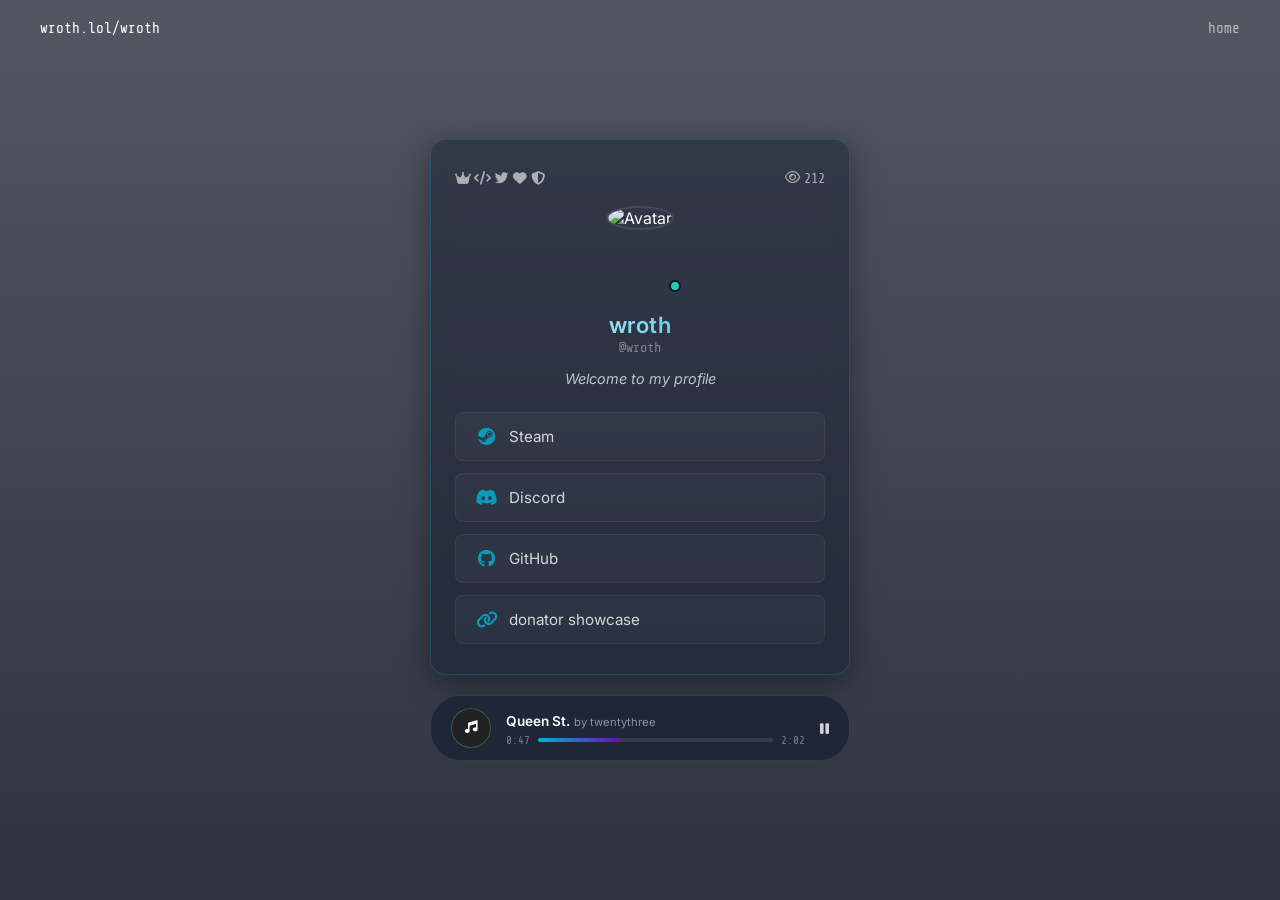
==== commit 2720436c: "Update index.html" ====
--- a/index.html
+++ b/index.html
@@ -7,20 +7,13 @@
     <link rel="stylesheet" href="https://cdnjs.cloudflare.com/ajax/libs/font-awesome/6.4.0/css/all.min.css">
     <link rel="preconnect" href="https://fonts.googleapis.com">
     <link rel="preconnect" href="https://fonts.gstatic.com" crossorigin>
-    <link href="https://fonts.googleapis.com/css2?family=Inter:wght@300;400;600&family=Share+Tech+Mono&display=swap" rel="stylesheet">
+    <link href="https://fonts.googleapis.com/css2?family=Inter:ital,wght@0,300;0,400;0,600;1,400&family=Share+Tech+Mono&display=swap" rel="stylesheet">
     <link rel="stylesheet" href="index.css">
 </head>
 <body>
 
-    <div class="particles">
-        <i class="fa-solid fa-money-bill-wave particle p1"></i>
-        <i class="fa-solid fa-crown particle p2"></i>
-        <i class="fa-solid fa-dollar-sign particle p3"></i>
-        <i class="fa-solid fa-gem particle p4"></i>
-    </div>
-
     <header class="nav-bar">
-        <div class="brand">laundered.cash/rich</div>
+        <div class="brand">wroth.lol/wroth</div>
         <a href="#" class="home-btn">home</a>
     </header>
 
@@ -29,24 +22,27 @@
         <section class="profile-card">
             
             <div class="badge-row">
-                <i class="fa-solid fa-crown" title="Premium"></i>
-                <i class="fa-solid fa-code" title="Developer"></i>
-                <i class="fa-brands fa-twitter" title="Twitter"></i>
-                <i class="fa-solid fa-heart" title="Supporter"></i>
-                <i class="fa-solid fa-shield-halved" title="Verified"></i>
+                <div class="left-badges">
+                    <i class="fa-solid fa-crown" title="Premium"></i>
+                    <i class="fa-solid fa-code" title="Developer"></i>
+                    <i class="fa-brands fa-twitter" title="Twitter"></i>
+                    <i class="fa-solid fa-heart" title="Supporter"></i>
+                    <i class="fa-solid fa-shield-halved" title="Verified"></i>
+                </div>
                 <div class="view-count">
                     <i class="fa-regular fa-eye"></i> 212
                 </div>
             </div>
 
             <div class="avatar-container">
-                <img src="https://images.unsplash.com/photo-1618005182384-a83a8bd57fbe?q=80&w=150&h=150&fit=crop" alt="Profile Picture" class="avatar">
+                <img src="https://images.unsplash.com/photo-1618005182384-a83a8bd57fbe?q=80&w=150&h=150&fit=crop" alt="Avatar" class="avatar">
                 <span class="status-dot"></span>
             </div>
 
-            <h1 class="username">owner</h1>
-            <p class="subtext">@rich</p>
-            <p class="status-quote">Laundered til the end</p>
+            <h1 class="username">wroth</h1>
+            <p class="subtext">@wroth</p>
+            
+            <p class="status-quote">Welcome to my profile</p>
 
             <nav class="links-wrapper">
                 <a href="https://steamcommunity.com" target="_blank" class="link-item">
@@ -70,8 +66,10 @@
                 <i class="fa-solid fa-music"></i>
             </div>
             <div class="track-info">
-                <div class="track-name">Queen St.</div>
-                <div class="track-artist">by twentythree</div>
+                <div class="track-meta">
+                    <span class="track-name">Queen St.</span>
+                    <span class="track-artist">by twentythree</span>
+                </div>
                 <div class="progress-container">
                     <span class="time-stamp">0:47</span>
                     <div class="progress-bar">
